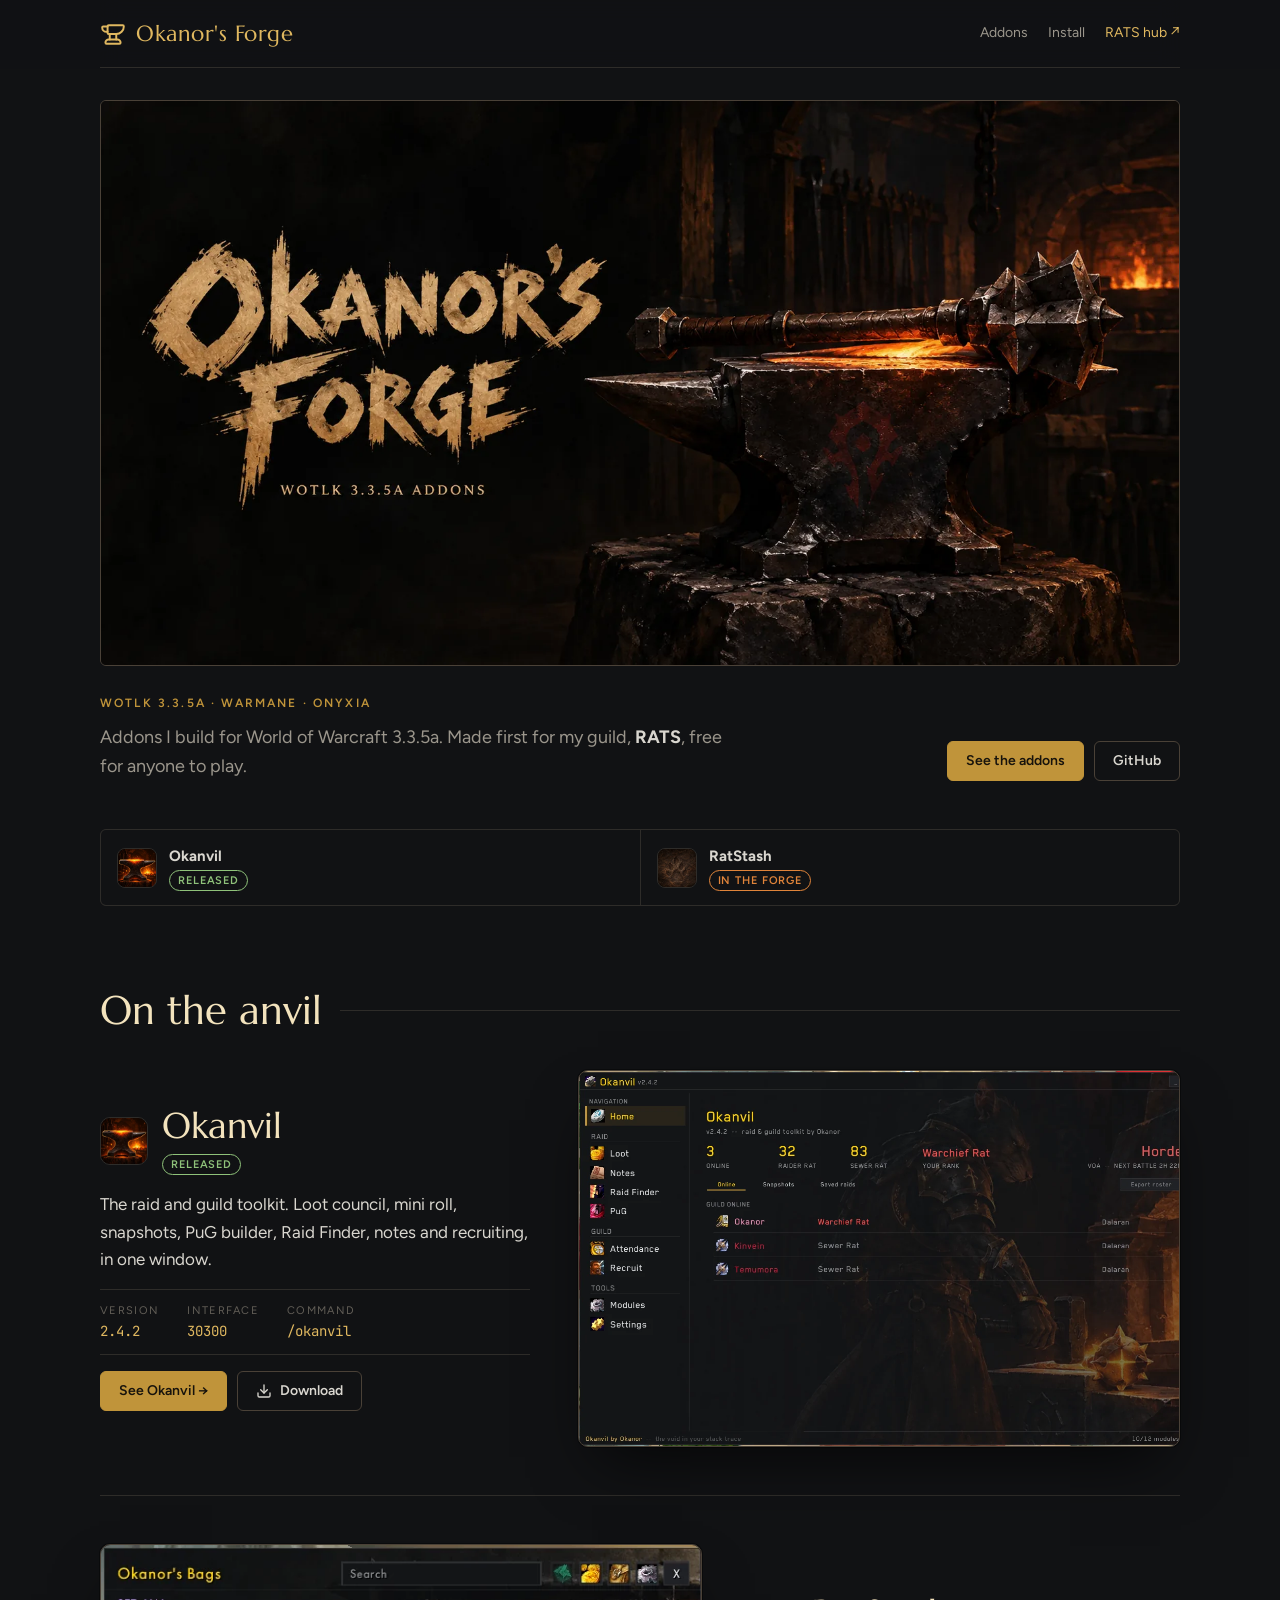
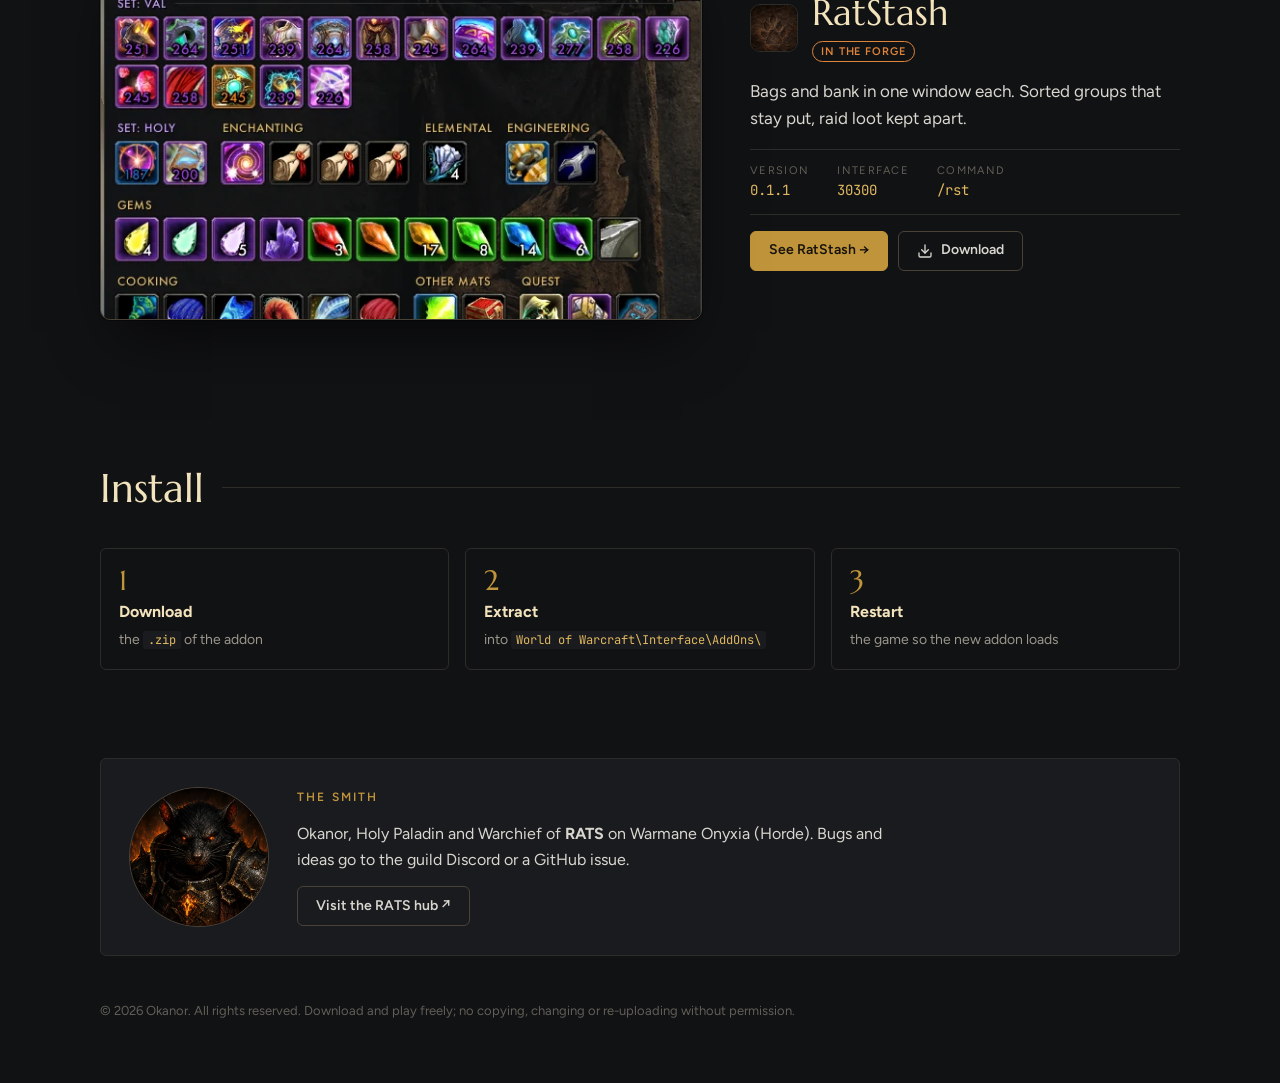
==== index.html @ 0d82d338 "Okanor's Forge: addon showcase site Front page with one banner per addon (Okanvil, RatStash) linking" ====
<!doctype html>
<html lang="en">

<head>
  <meta charset="utf-8" />
  <meta name="viewport" content="width=device-width, initial-scale=1, viewport-fit=cover" />
  <meta name="theme-color" content="#111214" />
  <meta name="description" content="World of Warcraft 3.3.5a addons forged by Okanor of RATS: Okanvil, RatStash, PallyPower Skin and more." />
  <meta property="og:title" content="Okanor's Forge" />
  <meta property="og:description" content="WotLK 3.3.5a addons forged by Okanor of RATS." />
  <meta property="og:image" content="https://mrnog.github.io/Okanor-s-Forge/images/art/og.jpg" />
  <meta property="og:url" content="https://mrnog.github.io/Okanor-s-Forge/" />
  <meta name="twitter:card" content="summary_large_image" />
  <link rel="icon" href="images/icons/favicon.png" />
  <link rel="apple-touch-icon" href="images/icons/apple-touch-icon.png" />
  <title>Okanor's Forge</title>
  <link rel="preconnect" href="https://fonts.googleapis.com">
  <link rel="preconnect" href="https://fonts.gstatic.com" crossorigin>
  <link rel="stylesheet"
    href="https://fonts.googleapis.com/css2?family=Marcellus&family=Figtree:wght@400;500;600;700&family=JetBrains+Mono:wght@400;500&display=swap">
  <link rel="stylesheet" href="forge.css">
</head>

<body>
  <svg width="0" height="0" style="position:absolute" aria-hidden="true">
    <symbol id="i-anvil" viewBox="0 0 24 24" fill="none" stroke="currentColor" stroke-width="1.8" stroke-linecap="round" stroke-linejoin="round">
      <path d="M7 10H6a4 4 0 0 1-4-4 1 1 0 0 1 1-1h4" /><path d="M7 5a1 1 0 0 1 1-1h13a1 1 0 0 1 1 1 7 7 0 0 1-7 7H8a1 1 0 0 1-1-1z" /><path d="M9 12v5" /><path d="M15 12v5" /><path d="M5 20a3 3 0 0 1 3-3h8a3 3 0 0 1 3 3 1 1 0 0 1-1 1H6a1 1 0 0 1-1-1" />
    </symbol>
    <symbol id="i-dl" viewBox="0 0 24 24" fill="none" stroke="currentColor" stroke-width="2" stroke-linecap="round" stroke-linejoin="round">
      <path d="M21 15v4a2 2 0 0 1-2 2H5a2 2 0 0 1-2-2v-4" /><polyline points="7 10 12 15 17 10" /><line x1="12" y1="15" x2="12" y2="3" />
    </symbol>
  </svg>

  <div class="wrap">
    <header class="top">
      <a class="brand" href="#top"><svg><use href="#i-anvil" /></svg><b>Okanor's Forge</b></a>
      <nav aria-label="Sections">
        <a href="#addons-sec">Addons</a>
        <a href="#install">Install</a>
        <a class="out" href="https://mrnog.github.io/RATS/" target="_blank" rel="noopener">RATS hub ↗</a>
      </nav>
    </header>

    <section class="hero" id="top">
      <h1 class="sr-only">Okanor's Forge</h1>
      <img class="hero-banner" src="images/art/forge-banner.webp" alt="Okanor's Forge: WotLK 3.3.5a addons, a war-mace resting on a Horde anvil">
      <div class="hero-txt">
        <div>
          <p class="eyebrow">WotLK 3.3.5a · Warmane · Onyxia</p>
          <p class="lede">Addons I build for World of Warcraft 3.3.5a. Made first for my guild, <b>RATS</b>, free for anyone to play.</p>
        </div>
        <div class="acts">
          <a class="btn primary" href="#addons-sec">See the addons</a>
          <a class="btn" href="https://github.com/MrNog" target="_blank" rel="noopener">GitHub</a>
        </div>
      </div>
    </section>

    <nav class="index" id="index" aria-label="Addons"></nav>

    <section id="addons-sec">
      <h2 class="sec">On the anvil</h2>
      <div id="addons"></div>
    </section>


    <section id="install">
      <h2 class="sec">Install</h2>
      <ol class="steps">
        <li><b>Download</b><span>the <code>.zip</code> of the addon</span></li>
        <li><b>Extract</b><span>into <code>World of Warcraft\Interface\AddOns\</code></span></li>
        <li><b>Restart</b><span>the game so the new addon loads</span></li>
      </ol>
    </section>

    <section class="smith">
      <div id="smithArt"></div>
      <div>
        <p class="eyebrow">The smith</p>
        <p>Okanor, Holy Paladin and Warchief of <b>RATS</b> on Warmane Onyxia (Horde). Bugs and ideas go to the guild Discord or a GitHub issue.</p>
        <a class="btn" href="https://mrnog.github.io/RATS/" target="_blank" rel="noopener">Visit the RATS hub ↗</a>
      </div>
    </section>

    <footer class="foot">
      <p>© <span id="year"></span> Okanor. All rights reserved. Download and play freely; no copying, changing or re-uploading without permission.</p>
    </footer>
  </div>

  <script src="forge.js"></script>
</body>

</html>
---- forge.css ----
/* Okanor's Forge. One dark look: blackened iron, hairlines, the Okanvil gold.
   Layout: a single column; each addon is one banner row (sides alternate) linking to its own page. */
:root {
  --bg: #111214;
  --iron: #1a1b1e;
  --iron-2: #202125;
  --line: #2e2c29;          /* hairlines, a touch warm */
  --line-hi: #4a4137;
  --text: #d9d6cf;
  --dim: #9b968c;
  --faint: #625e57;
  --parchment: #f3e3bd;     /* headings */
  --gold: #c0943a;
  --gold-hi: #e0b860;
  --ember: #e0843a;
  --live: #8fc27a;

  --display: "Marcellus", "Trajan Pro", Georgia, serif;
  --body: "Figtree", "Segoe UI", Roboto, Arial, sans-serif;
  --mono: "JetBrains Mono", Consolas, "Courier New", monospace;

  --wrap: 1120px;
  --r: 6px;
  color-scheme: dark;
}

* { box-sizing: border-box }
html { scroll-behavior: smooth }
@media (prefers-reduced-motion: reduce) { html { scroll-behavior: auto } * { transition: none !important } }

body {
  margin: 0;
  background: var(--bg);
  color: var(--text);
  font-family: var(--body);
  font-size: 16px;
  line-height: 1.6;
  -webkit-font-smoothing: antialiased;
}
img { max-width: 100%; display: block }
a { color: var(--gold-hi) }
code { font-family: var(--mono); font-size: .86em; color: var(--gold-hi); background: var(--iron); padding: 1px 5px; border-radius: 3px }
:focus-visible { outline: 2px solid var(--gold-hi); outline-offset: 3px }

.wrap { max-width: var(--wrap); margin: 0 auto; padding-inline: 20px }
section[id] { scroll-margin-top: 80px }

/* ---------- top bar ---------- */
.top {
  position: sticky; top: env(safe-area-inset-top, 0px); z-index: 20;
  display: flex; align-items: center; justify-content: space-between; gap: 16px; flex-wrap: wrap;
  padding-block: 16px;
  border-bottom: 1px solid var(--line);
  background: rgba(17, 18, 20, .9);
  box-shadow: 0 0 0 100vmax rgba(17, 18, 20, .9);
  clip-path: inset(0 -100vmax);
  backdrop-filter: blur(10px);
  -webkit-backdrop-filter: blur(10px);
}
.brand { display: flex; align-items: center; gap: 10px; text-decoration: none }
.brand svg { width: 26px; height: 26px; color: var(--gold-hi) }
.brand b { font-family: var(--display); font-weight: 400; font-size: 22px; color: var(--gold-hi); letter-spacing: .5px }
.top nav { display: flex; gap: 20px; flex-wrap: wrap; font-size: 14px }
.top nav a { color: var(--dim); text-decoration: none }
.top nav a:hover, .top nav a.out { color: var(--gold-hi) }

/* ---------- hero: the painted banner carries the title; the h1 is for readers and search ---------- */
.hero { display: grid; gap: 28px; padding-block: 32px 48px }
.hero-banner { width: 100%; height: auto; border-radius: var(--r); border: 1px solid var(--line-hi) }
.hero-txt { display: flex; align-items: flex-end; justify-content: space-between; gap: 20px 40px; flex-wrap: wrap }
.sr-only { position: absolute; width: 1px; height: 1px; overflow: hidden; clip: rect(0 0 0 0); white-space: nowrap }
.eyebrow { font-size: 12px; letter-spacing: .18em; text-transform: uppercase; color: var(--gold); font-weight: 600; margin: 0 0 10px }
.lede { font-size: 18px; color: var(--dim); max-width: 52ch; margin: 0 }
.lede b { color: var(--text) }

/* ---------- buttons ---------- */
.acts { display: flex; gap: 10px; flex-wrap: wrap }
.btn {
  display: inline-flex; align-items: center; gap: 8px;
  height: 40px; padding-inline: 18px; border-radius: var(--r);
  border: 1px solid var(--line-hi); color: var(--text); text-decoration: none;
  font-size: 14px; font-weight: 600; transition: border-color .15s, color .15s, background .15s;
}
.btn:hover { border-color: var(--gold); color: var(--gold-hi) }
.btn svg { width: 16px; height: 16px }
.btn.primary { background: var(--gold); border-color: var(--gold); color: #17130c }
.btn.primary:hover { background: var(--gold-hi); border-color: var(--gold-hi); color: #17130c }
.btn.is-off { color: var(--faint); border-style: dashed; cursor: default }

/* ---------- image slots: a real image, or a dashed box naming the file it wants ---------- */
.slot { position: relative; margin: 0; overflow: hidden; border-radius: var(--r); border: 1px solid var(--line); background: var(--iron) }
.slot img { width: 100%; height: 100%; object-fit: cover }
.slot figcaption { display: none }
.slot.empty {
  border: 1px dashed var(--line-hi);
  background: repeating-linear-gradient(135deg, var(--iron) 0 10px, var(--iron-2) 10px 20px);
}
.slot.empty figcaption {
  position: absolute; inset: 0; display: flex; flex-direction: column; align-items: center; justify-content: center;
  gap: 4px; padding: 10px; text-align: center;
}
.slot.empty .need { font-size: 13px; color: var(--dim); font-weight: 600 }
.slot.empty code { font-size: 11px; background: none; color: var(--faint); word-break: break-all }

.icon { width: 48px; height: 48px; flex: none; border-radius: 10px }
.icon.empty figcaption { display: none }
.portrait { width: 140px; height: 140px; border-radius: 50%; border-color: var(--line-hi) }
.portrait.empty .need { font-size: 11px }
.portrait.empty code { display: none }

/* ---------- addon index strip ---------- */
.index {
  display: grid; grid-template-columns: repeat(auto-fit, minmax(220px, 1fr)); gap: 1px;
  background: var(--line); border: 1px solid var(--line); border-radius: var(--r); overflow: hidden;
  margin-bottom: 72px;
}
.idx { display: flex; align-items: center; gap: 12px; padding: 14px 16px; background: var(--bg); text-decoration: none; color: var(--text); transition: background .15s }
.idx:hover { background: var(--iron) }
.idx .icon { width: 40px; height: 40px; border-radius: 8px }
.idx-txt { display: flex; flex-direction: column; gap: 2px; min-width: 0 }
.idx-txt b { font-size: 15px }

/* ---------- status chips ---------- */
.status {
  display: inline-block; width: max-content; font-size: 11px; font-weight: 600; letter-spacing: .08em; text-transform: uppercase;
  padding: 1px 8px; border-radius: 99px; border: 1px solid currentColor;
}
.status.is-live { color: var(--live) }
.status.is-forge { color: var(--ember) }
.status.is-fork { color: var(--dim) }

/* ---------- sections ---------- */
h2.sec {
  font-family: var(--display); font-weight: 400; color: var(--parchment);
  font-size: clamp(30px, 4vw, 40px); margin: 0 0 28px;
  display: flex; align-items: center; gap: 18px;
}
h2.sec::after { content: ""; flex: 1; height: 1px; background: var(--line) }
.sechint { color: var(--dim); margin: -16px 0 24px }
#addons-sec, #install { margin-bottom: 88px }

/* ---------- one addon = one banner; the full story is on its own page ---------- */
.addon {
  display: grid; grid-template-columns: minmax(0, 5fr) minmax(0, 7fr);
  gap: 48px; align-items: center;
  padding-block: 48px; border-top: 1px solid var(--line);
}
.addon:first-child { border-top: 0; padding-top: 0 }
.addon.flip { grid-template-columns: minmax(0, 7fr) minmax(0, 5fr) }
.addon.flip .copy { order: 2 }
.copy { min-width: 0; display: flex; flex-direction: column; align-items: flex-start; gap: 16px }
.addon-hd { display: flex; align-items: center; gap: 14px; text-decoration: none }
.addon-hd h3 { font-family: var(--display); font-weight: 400; font-size: 36px; line-height: 1.1; margin: 0 0 4px; color: var(--parchment) }
.addon-hd:hover h3 { color: var(--gold-hi) }
.tagline { margin: 0; color: var(--text); font-size: 17px; max-width: 52ch }

/* the .toc stamp: what the game itself would tell you about the addon */
.stamp { display: flex; flex-wrap: wrap; gap: 8px 28px; margin: 0; padding-block: 12px; border-block: 1px solid var(--line); align-self: stretch }
.stamp div { display: flex; flex-direction: column }
.stamp dt { font-size: 11px; letter-spacing: .12em; text-transform: uppercase; color: var(--faint) }
.stamp dd { margin: 0; font-family: var(--mono); font-size: 14px; color: var(--gold-hi); font-variant-numeric: tabular-nums }

.banner { display: block; min-width: 0 }
.banner .shot {
  aspect-ratio: 16 / 10; border-radius: 10px; border-color: var(--line-hi);
  box-shadow: 0 30px 60px -20px rgba(0, 0, 0, .7), 0 0 0 1px rgba(0, 0, 0, .4);
  transition: border-color .15s, transform .2s;
}
.banner .shot img { object-position: top left }
.banner:hover .shot { border-color: var(--gold); transform: translateY(-2px) }

/* ---------- install ---------- */
.steps { list-style: none; counter-reset: s; margin: 0; padding: 0; display: grid; grid-template-columns: repeat(auto-fit, minmax(220px, 1fr)); gap: 16px }
.steps li { counter-increment: s; display: flex; flex-direction: column; gap: 4px; padding: 18px; border: 1px solid var(--line); border-radius: var(--r); min-width: 0 }
.steps li::before { content: counter(s); font-family: var(--display); font-size: 28px; line-height: 1; color: var(--gold) }
.steps b { color: var(--parchment) }
.steps span { color: var(--dim); font-size: 14px }

/* ---------- smith + footer ---------- */
.smith { display: grid; grid-template-columns: auto minmax(0, 1fr); gap: 28px; align-items: center; padding: 28px; border: 1px solid var(--line); border-radius: var(--r); background: var(--iron) }
.smith p { margin: 0 0 14px; max-width: 60ch }
.foot { padding-block: 32px 48px; font-size: 13px; color: var(--faint) }

/* ---------- narrow ---------- */
@media (max-width: 820px) {
  .addon, .addon.flip { grid-template-columns: minmax(0, 1fr); gap: 28px }
  .addon.flip .copy { order: 0 }
  .hero { padding-block: 20px 32px; gap: 20px }
  .top nav { gap: 14px }
  .smith { grid-template-columns: minmax(0, 1fr); justify-items: start }
}
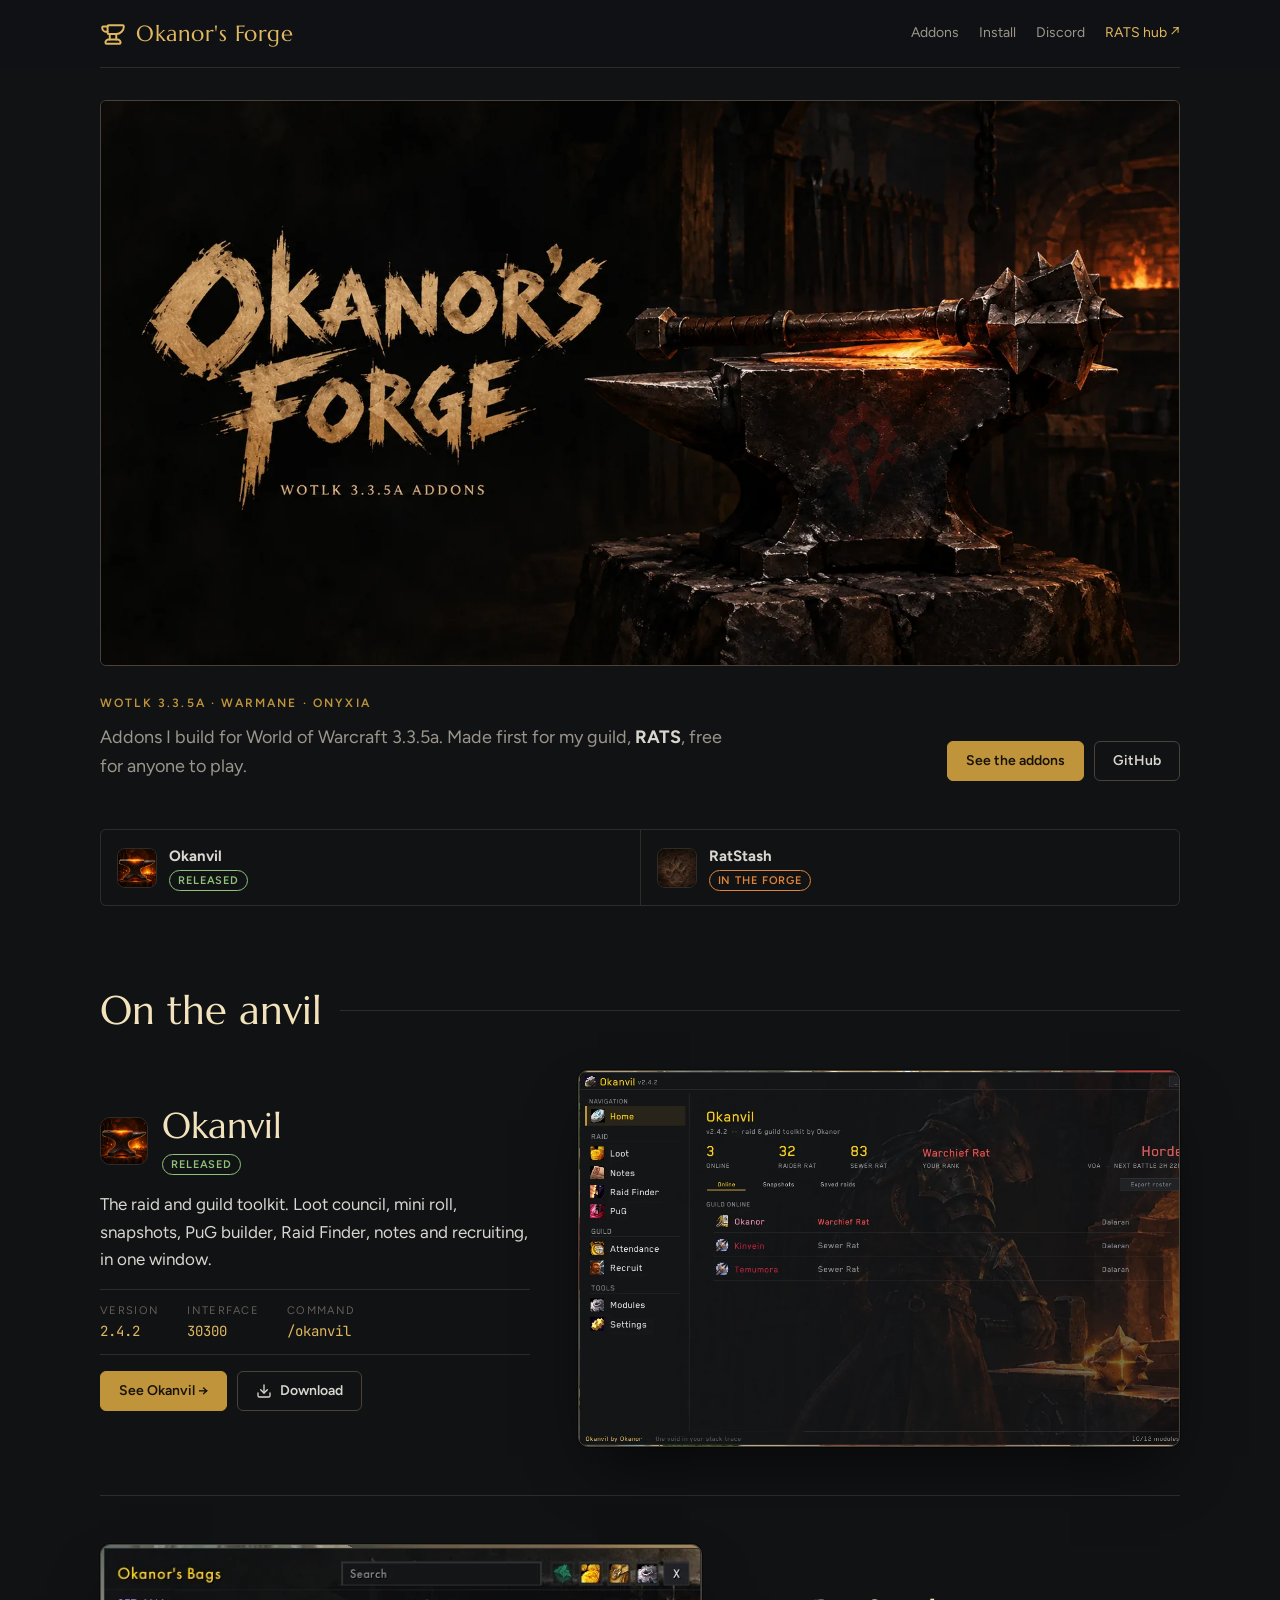
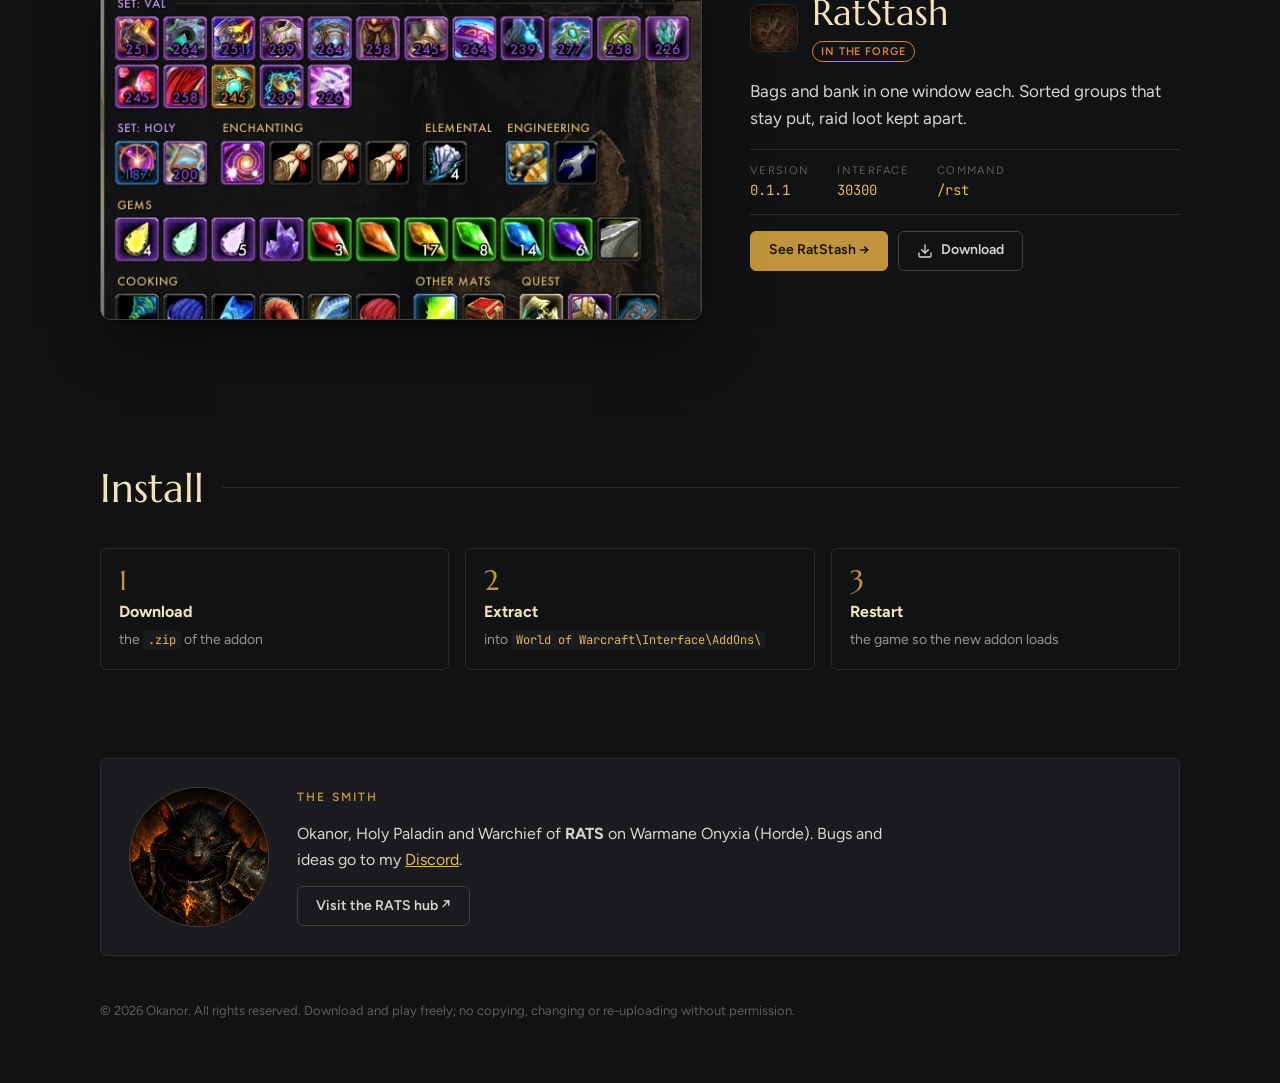
==== commit b05a13ab: "Discord link in the menu, the smith section and the README" ====
--- a/index.html
+++ b/index.html
@@ -37,6 +37,7 @@
       <nav aria-label="Sections">
         <a href="#addons-sec">Addons</a>
         <a href="#install">Install</a>
+        <a href="https://discord.gg/MpwbuGEp69" target="_blank" rel="noopener">Discord</a>
         <a class="out" href="https://mrnog.github.io/RATS/" target="_blank" rel="noopener">RATS hub ↗</a>
       </nav>
     </header>
@@ -77,7 +78,7 @@
       <div id="smithArt"></div>
       <div>
         <p class="eyebrow">The smith</p>
-        <p>Okanor, Holy Paladin and Warchief of <b>RATS</b> on Warmane Onyxia (Horde). Bugs and ideas go to the guild Discord or a GitHub issue.</p>
+        <p>Okanor, Holy Paladin and Warchief of <b>RATS</b> on Warmane Onyxia (Horde). Bugs and ideas go to my <a href="https://discord.gg/MpwbuGEp69" target="_blank" rel="noopener">Discord</a>.</p>
         <a class="btn" href="https://mrnog.github.io/RATS/" target="_blank" rel="noopener">Visit the RATS hub ↗</a>
       </div>
     </section>
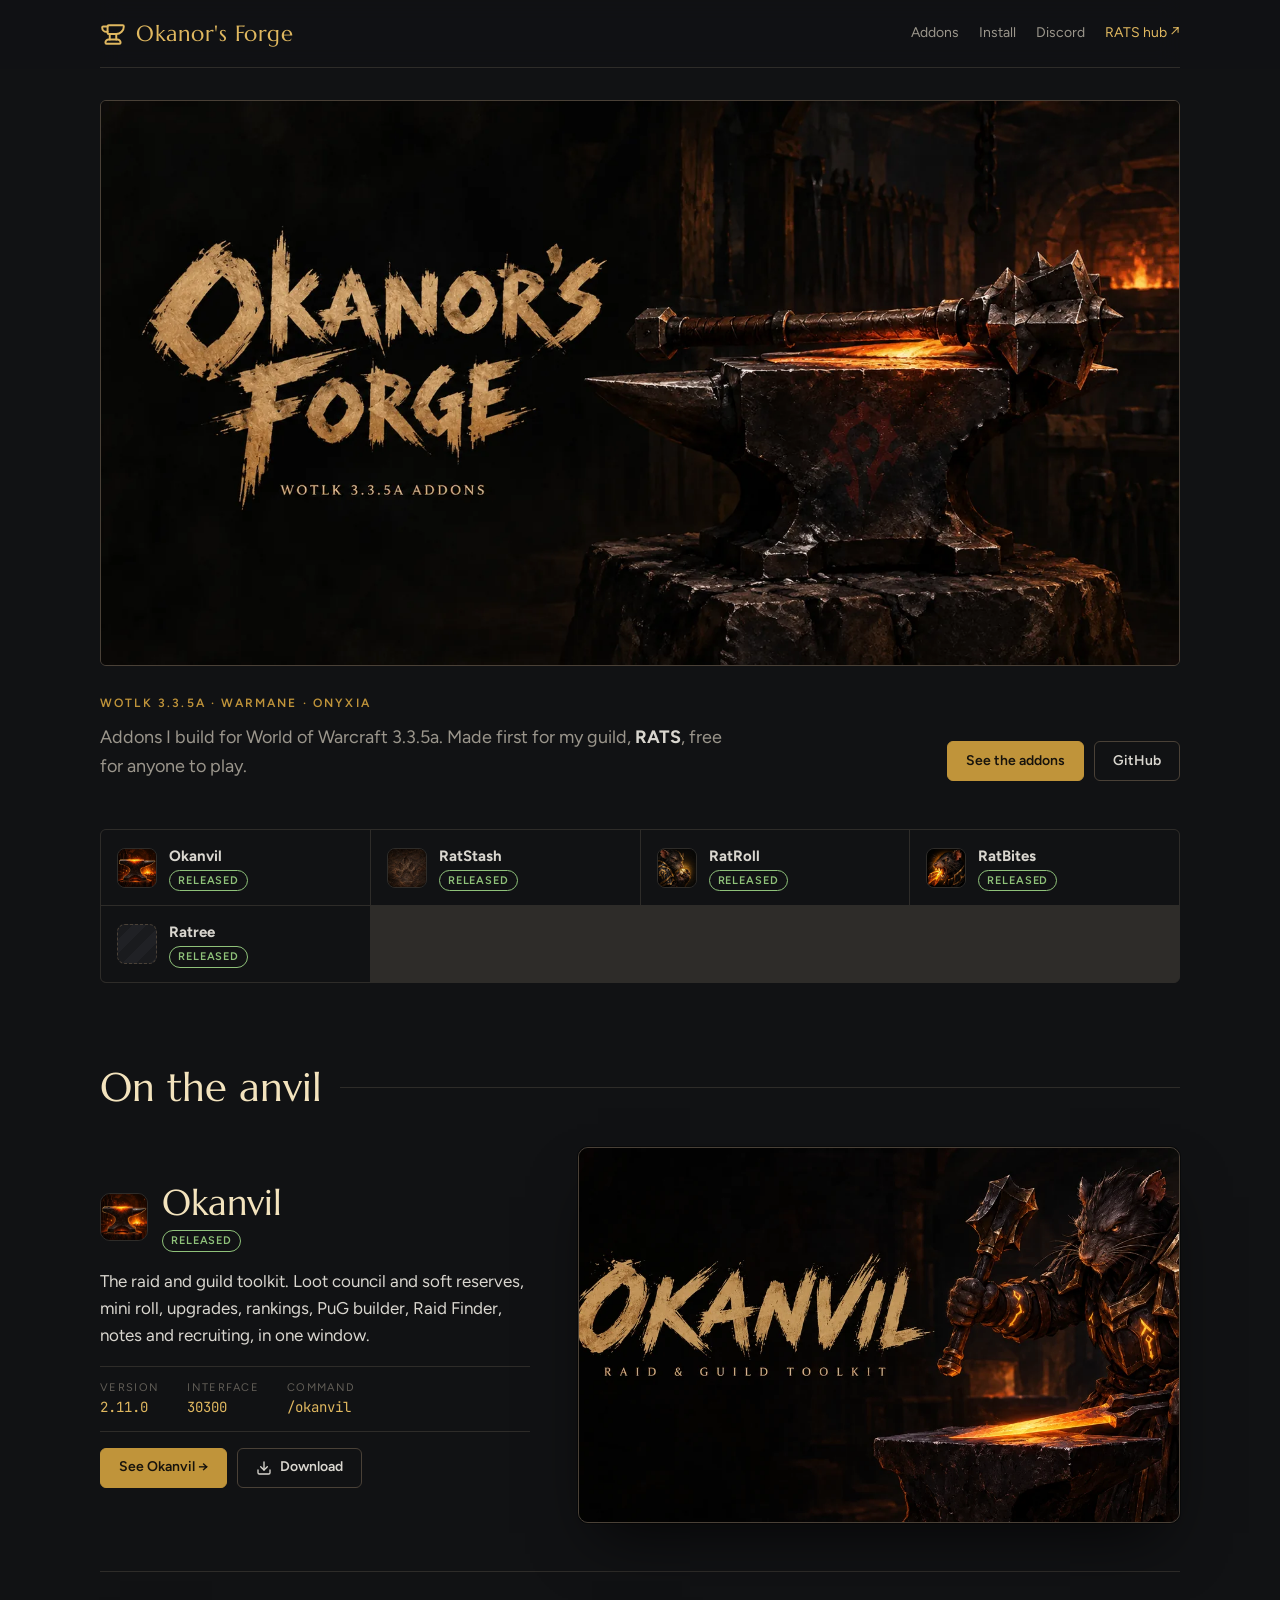
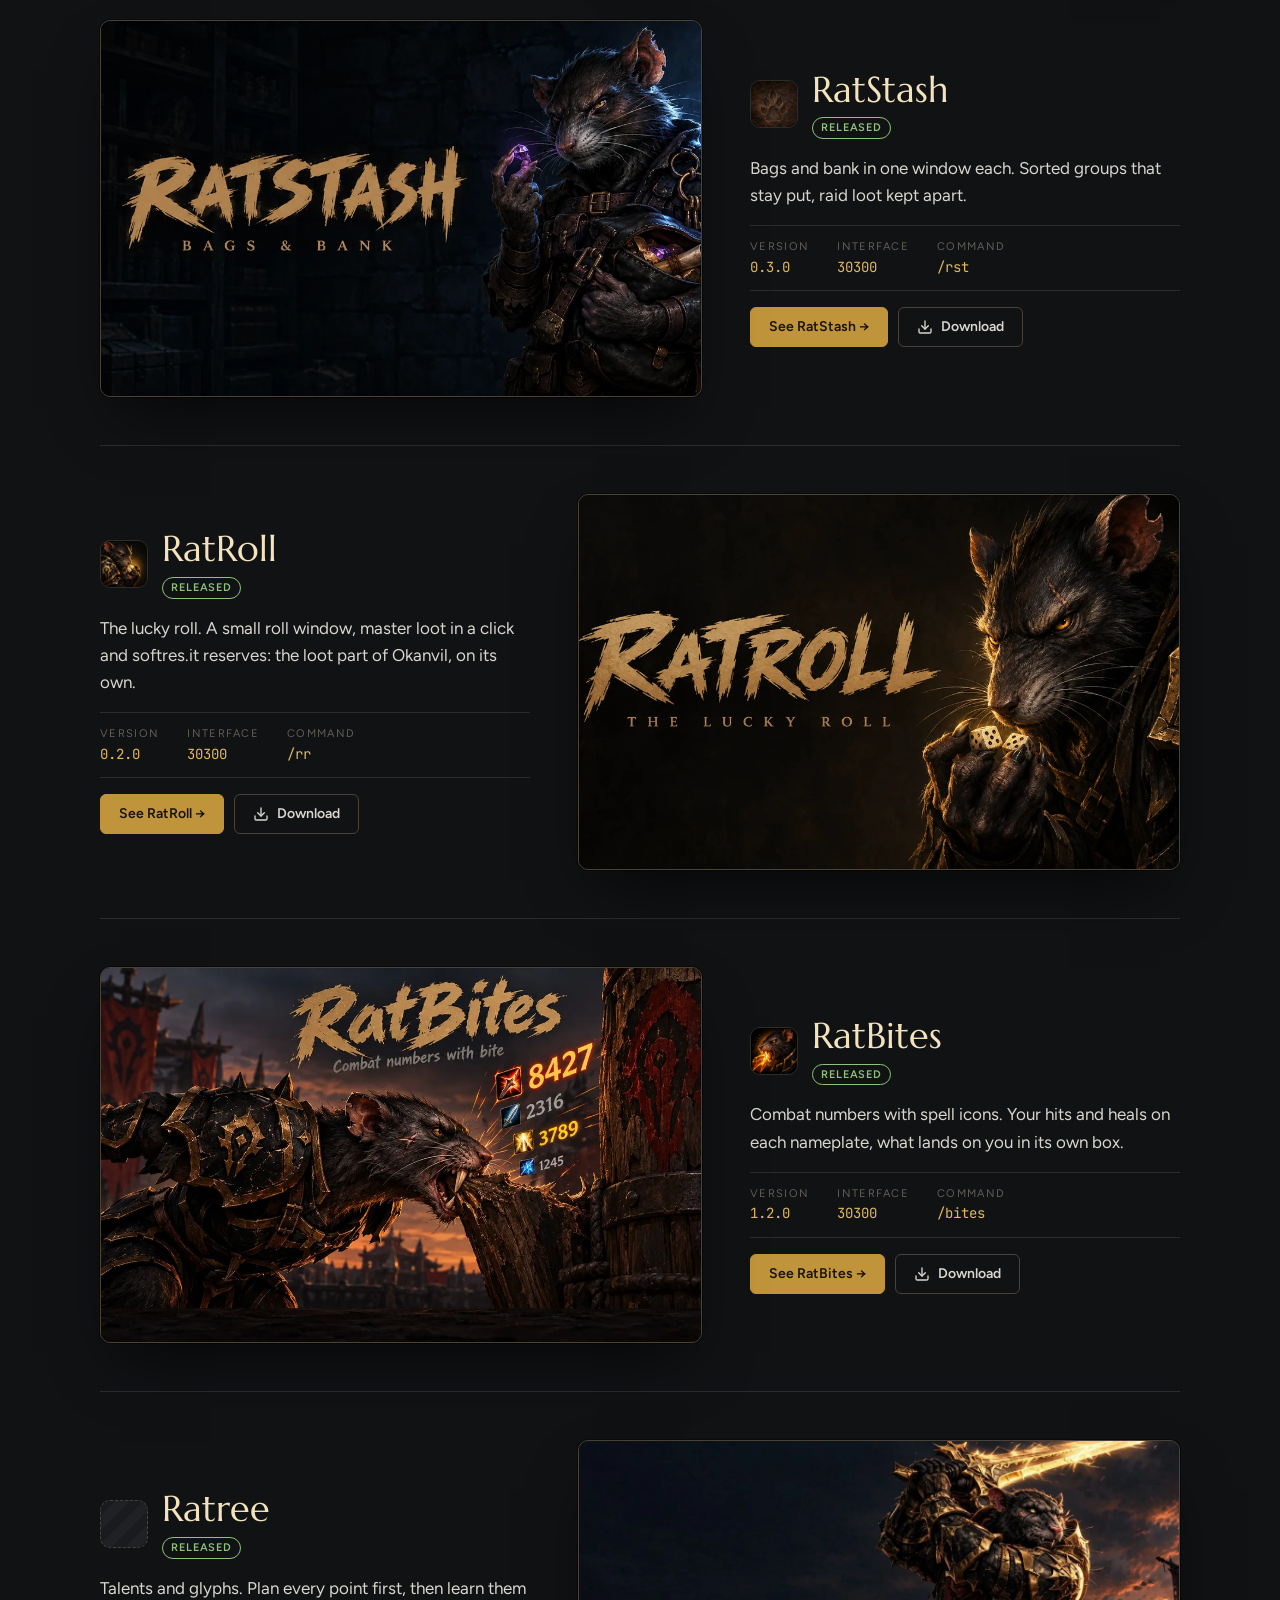
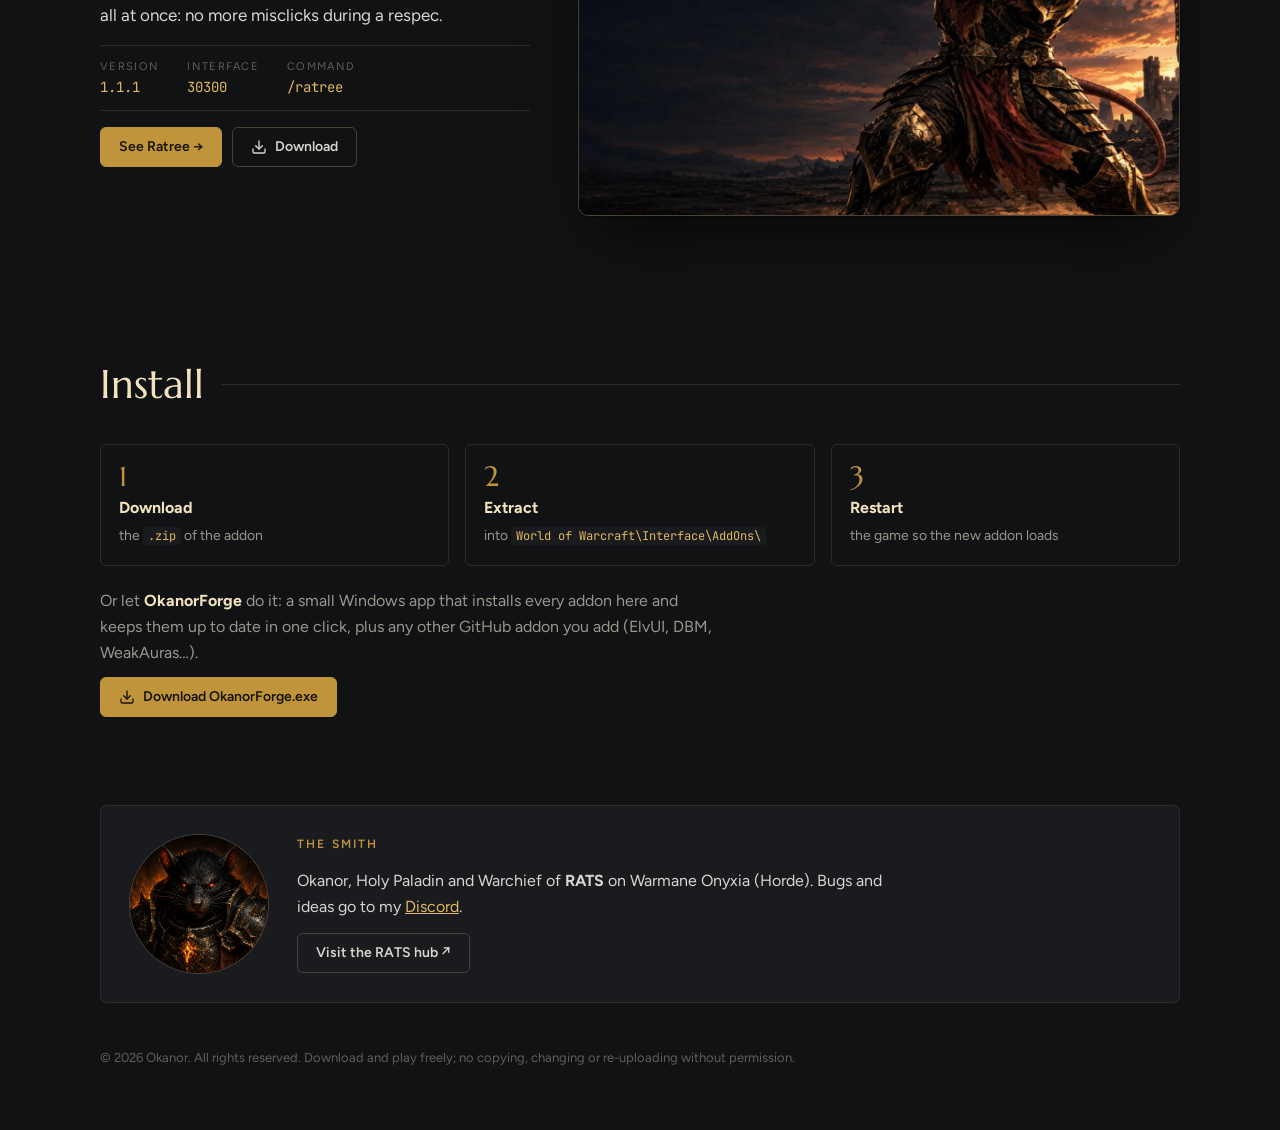
==== commit 742c3ba5: "RatBites and Ratree pages; versions read live from GitHub tags; RatStash link fixed; OkanorForge app" ====
--- a/index.html
+++ b/index.html
@@ -5,7 +5,7 @@
   <meta charset="utf-8" />
   <meta name="viewport" content="width=device-width, initial-scale=1, viewport-fit=cover" />
   <meta name="theme-color" content="#111214" />
-  <meta name="description" content="World of Warcraft 3.3.5a addons forged by Okanor of RATS: Okanvil, RatStash, PallyPower Skin and more." />
+  <meta name="description" content="World of Warcraft 3.3.5a addons forged by Okanor of RATS: Okanvil, RatStash, RatRoll, RatBites, Ratree and more." />
   <meta property="og:title" content="Okanor's Forge" />
   <meta property="og:description" content="WotLK 3.3.5a addons forged by Okanor of RATS." />
   <meta property="og:image" content="https://mrnog.github.io/Okanor-s-Forge/images/art/og.jpg" />
@@ -72,6 +72,11 @@
         <li><b>Extract</b><span>into <code>World of Warcraft\Interface\AddOns\</code></span></li>
         <li><b>Restart</b><span>the game so the new addon loads</span></li>
       </ol>
+      <p class="app-line">Or let <b>OkanorForge</b> do it: a small Windows app that installs every addon here and
+        keeps them up to date in one click, plus any other GitHub addon you add (ElvUI, DBM, WeakAuras…).</p>
+      <div class="acts">
+        <a class="btn primary" href="https://github.com/MrNog/Okanor-s-Forge/releases/latest/download/OkanorForge.exe"><svg><use href="#i-dl"/></svg> Download OkanorForge.exe</a>
+      </div>
     </section>
 
     <section class="smith">
--- a/forge.css
+++ b/forge.css
@@ -189,3 +189,7 @@
   .top nav { gap: 14px }
   .smith { grid-template-columns: minmax(0, 1fr); justify-items: start }
 }
+
+/* Install: the OkanorForge app line under the three steps */
+#install .app-line { margin: 22px 0 12px; max-width: 62ch; color: var(--dim) }
+#install .app-line b { color: var(--parchment) }
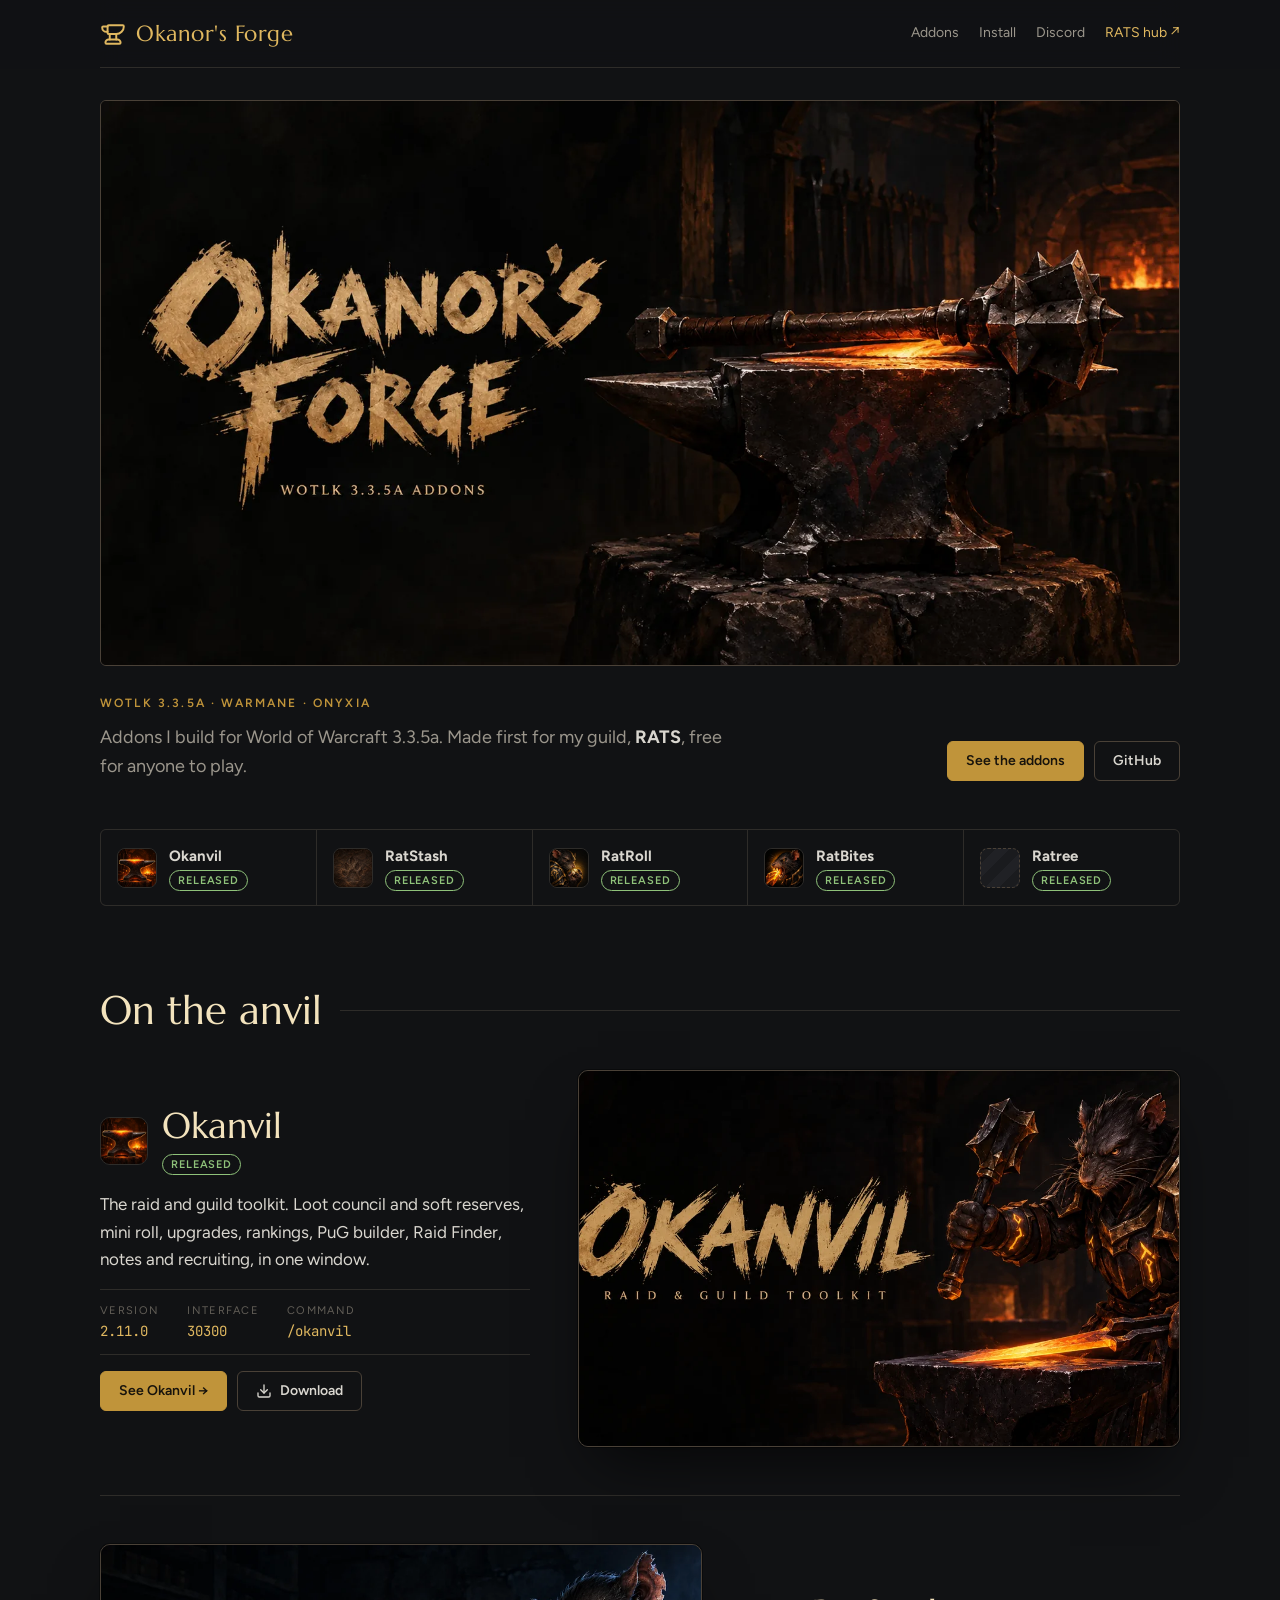
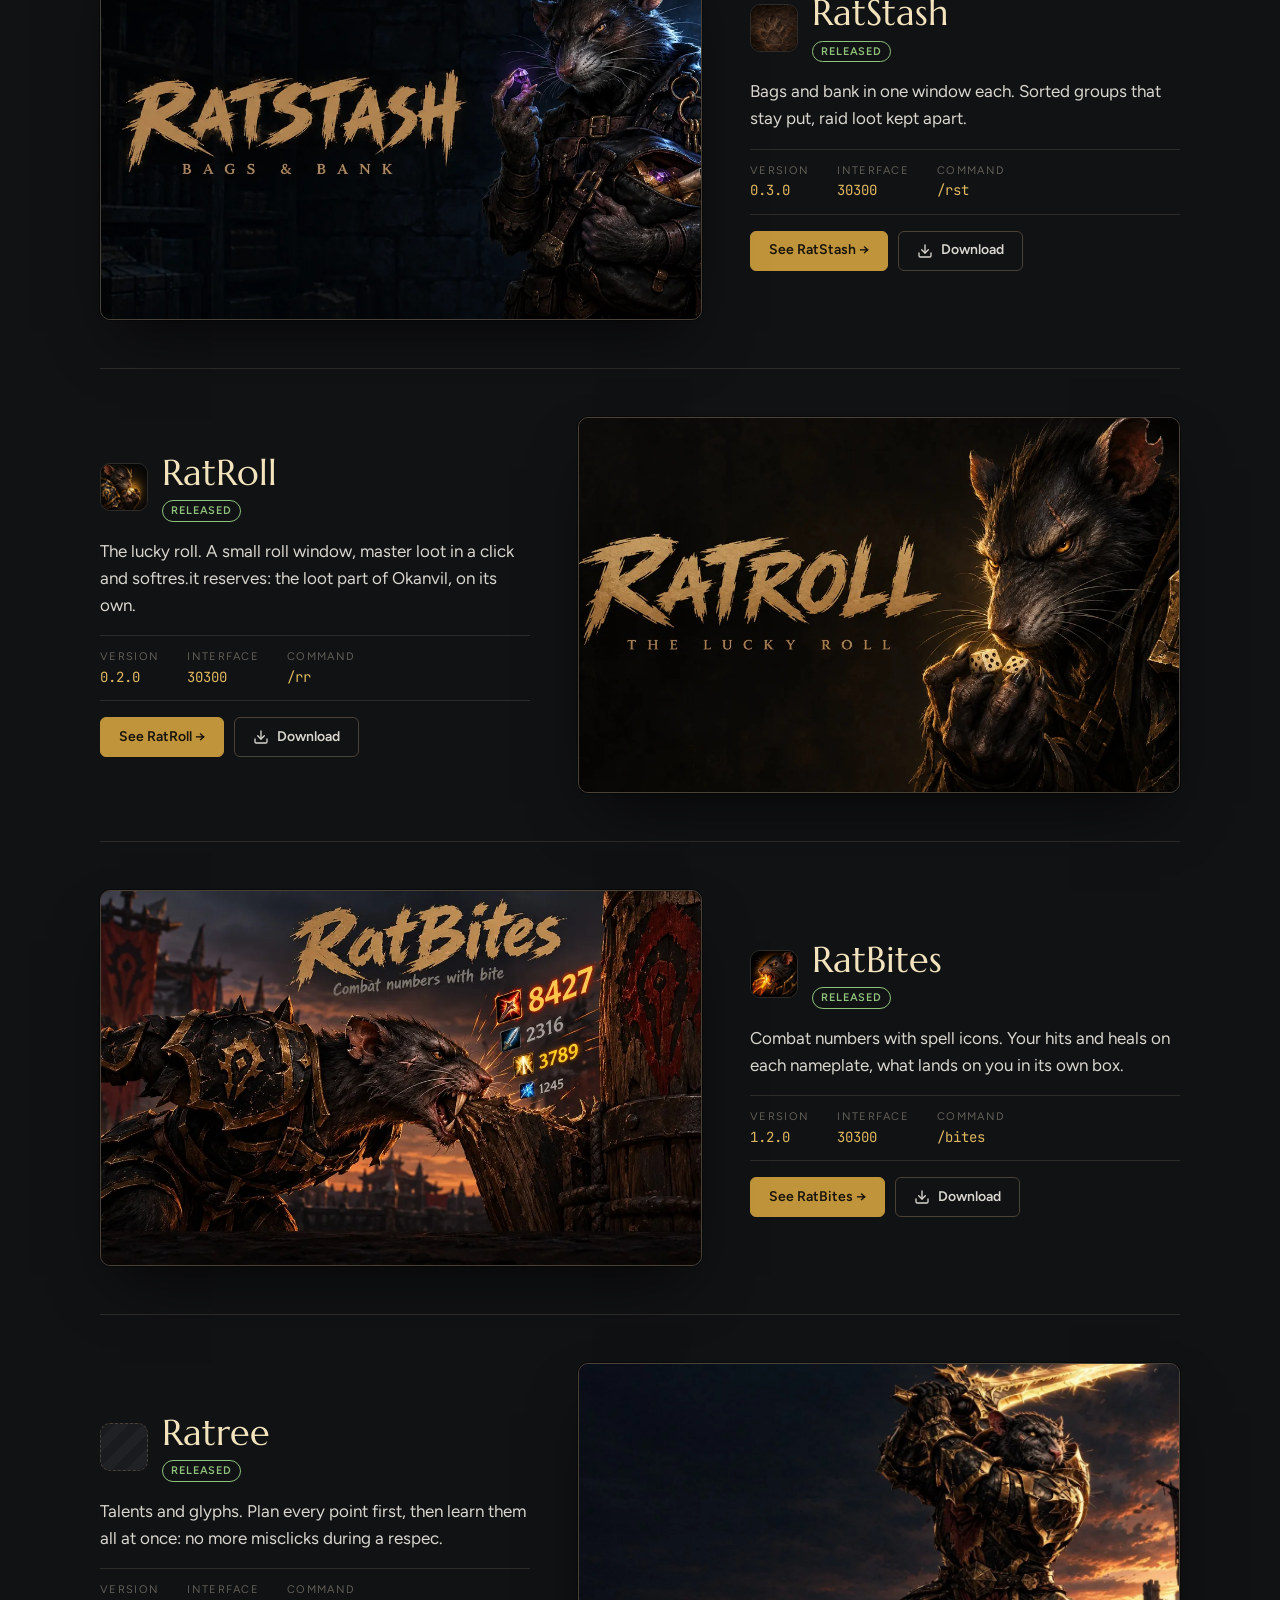
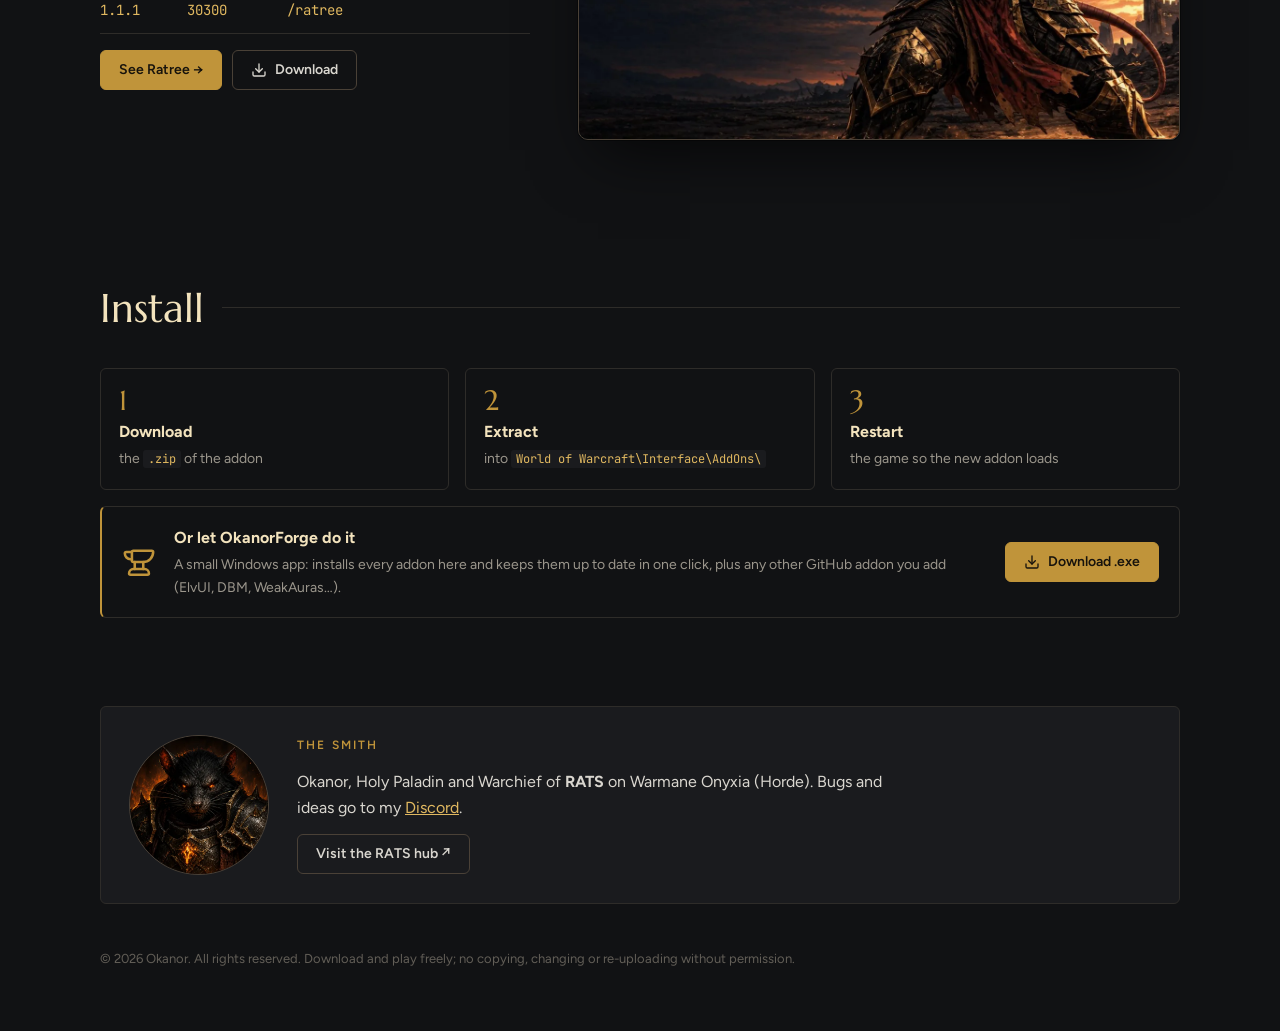
==== commit 86c0f0b6: "Addon row fits all five; OkanorForge download as a card" ====
--- a/index.html
+++ b/index.html
@@ -72,10 +72,14 @@
         <li><b>Extract</b><span>into <code>World of Warcraft\Interface\AddOns\</code></span></li>
         <li><b>Restart</b><span>the game so the new addon loads</span></li>
       </ol>
-      <p class="app-line">Or let <b>OkanorForge</b> do it: a small Windows app that installs every addon here and
-        keeps them up to date in one click, plus any other GitHub addon you add (ElvUI, DBM, WeakAuras…).</p>
-      <div class="acts">
-        <a class="btn primary" href="https://github.com/MrNog/Okanor-s-Forge/releases/latest/download/OkanorForge.exe"><svg><use href="#i-dl"/></svg> Download OkanorForge.exe</a>
+      <div class="app-card">
+        <svg><use href="#i-anvil" /></svg>
+        <div class="app-txt">
+          <b>Or let OkanorForge do it</b>
+          <span>A small Windows app: installs every addon here and keeps them up to date in one click, plus any other
+            GitHub addon you add (ElvUI, DBM, WeakAuras…).</span>
+        </div>
+        <a class="btn primary" href="https://github.com/MrNog/Okanor-s-Forge/releases/latest/download/OkanorForge.exe"><svg><use href="#i-dl"/></svg> Download .exe</a>
       </div>
     </section>
 
--- a/forge.css
+++ b/forge.css
@@ -110,7 +110,7 @@
 
 /* ---------- addon index strip ---------- */
 .index {
-  display: grid; grid-template-columns: repeat(auto-fit, minmax(220px, 1fr)); gap: 1px;
+  display: grid; grid-template-columns: repeat(auto-fit, minmax(180px, 1fr)); gap: 1px;
   background: var(--line); border: 1px solid var(--line); border-radius: var(--r); overflow: hidden;
   margin-bottom: 72px;
 }
@@ -190,6 +190,10 @@
   .smith { grid-template-columns: minmax(0, 1fr); justify-items: start }
 }
 
-/* Install: the OkanorForge app line under the three steps */
-#install .app-line { margin: 22px 0 12px; max-width: 62ch; color: var(--dim) }
-#install .app-line b { color: var(--parchment) }
+/* Install: the OkanorForge app card under the three steps */
+.app-card { display: flex; align-items: center; gap: 18px; flex-wrap: wrap; margin-top: 16px; padding: 18px 20px;
+  border: 1px solid var(--line); border-left: 2px solid var(--gold); border-radius: var(--r) }
+.app-card > svg { width: 34px; height: 34px; color: var(--gold); flex: none }
+.app-card .app-txt { flex: 1; min-width: 240px; display: flex; flex-direction: column; gap: 4px }
+.app-card .app-txt b { color: var(--parchment); font-size: 16px }
+.app-card .app-txt span { color: var(--dim); font-size: 14px }
